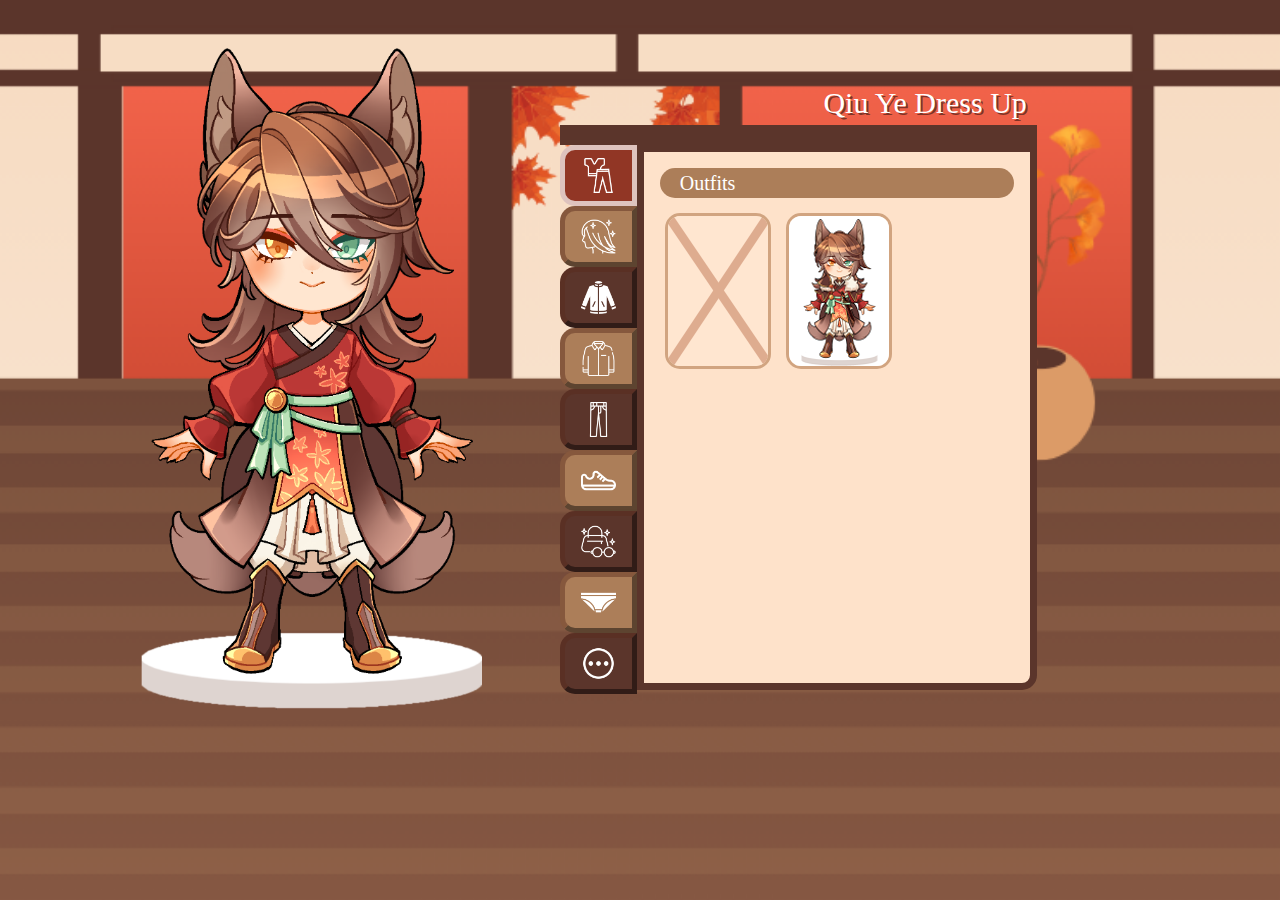
==== index.html @ 2847cb85 "Add deny function" ====
<!DOCTYPE html>
<html>
  <head>
    <meta name="viewport" content="width=device-width, initial-scale=1.0" />
    <title>Qiu Ye Dress Up</title>
    <link rel="icon" type="image/x-icon" href="favicon.ico" />

    <link
      href="https://cdn.jsdelivr.net/npm/bootstrap@5.3.3/dist/css/bootstrap.min.css"
      rel="stylesheet"
      integrity="sha384-QWTKZyjpPEjISv5WaRU9OFeRpok6YctnYmDr5pNlyT2bRjXh0JMhjY6hW+ALEwIH"
      crossorigin="anonymous"
    />
    <link
      rel="stylesheet"
      href="https://cdnjs.cloudflare.com/ajax/libs/font-awesome/4.7.0/css/font-awesome.min.css"
    />

    <link rel="stylesheet" type="text/css" href="styles/main.css" />
    <link rel="stylesheet" type="text/css" href="styles/layers.css" />

    <script src="https://ajax.googleapis.com/ajax/libs/jquery/3.7.1/jquery.min.js"></script>
    <script
      src="https://cdn.jsdelivr.net/npm/bootstrap@5.3.3/dist/js/bootstrap.bundle.min.js"
      integrity="sha384-YvpcrYf0tY3lHB60NNkmXc5s9fDVZLESaAA55NDzOxhy9GkcIdslK1eN7N6jIeHz"
      crossorigin="anonymous"
    ></script>
  </head>
  <body>
    <div class="game-box">
      <div class="doll-box" id="doll-box">
        <img src="assets/base.png" class="layer0 doll-layer" />
        <img
          src="assets/under/plain.png"
          class="layer1 doll-layer"
          id="plain-under"
        />
        <img
          src="assets/hair/ponytail.png"
          class="layer-2 doll-layer"
          id="ponytail"
        />
        <img src="assets/tail/tails3.png" class="layer-5 doll-layer" />
        <img
          src="assets/inner/plain_a.png"
          class="layer5 doll-layer"
          id="plain-inner"
        />
        <img
          src="assets/inner/plain_b.png"
          class="layer-1 doll-layer"
          id="plain-inner-b"
        />
        <img
          src="assets/outer/autumn.png"
          class="layer7 doll-layer"
          id="autumn-outer"
        />
        <img
          src="assets/pants/plain.png"
          class="layer2 doll-layer"
          id="plain-pants"
        />
        <img
          src="assets/shoes/advisor_boots.png"
          class="layer3 doll-layer"
          id="advisor-boots"
        />
        <img
          src="assets/belt/green_medal_belt.png"
          class="layer10 doll-layer"
          id="green-medal-belt"
        />
        <img
          src="assets/cape/bottom_cape_a.png"
          class="layer6 doll-layer"
          id="bottom-cape"
        />
        <img
          src="assets/cape/bottom_cape_b.png"
          class="layer-3 doll-layer"
          id="bottom-cape-b"
        />
        <img
          src="assets/stand.png"
          width="450"
          class="doll-stand"
          id="doll-stand"
        />
      </div>
      <div class="item-box">
        <div class="game-title">Qiu Ye Dress Up</div>
        <div class="d-flex align-items-start item-box-inner">
          <div class="nav flex-column nav-pills" id="items-tab" role="tablist">
            <button
              class="nav-link active"
              id="outfit-button"
              data-bs-toggle="pill"
              data-bs-target="#outfit-tab"
              data-category="outfit"
              type="button"
              role="tab"
              onclick="SwitchTabAudio();"
            >
              <img src="assets/menu-icons/outfit.png" class="tab-icon" />
            </button>
            <button
              class="nav-link"
              id="hair-button"
              data-bs-toggle="pill"
              data-bs-target="#hair-tab"
              data-category="hair"
              type="button"
              role="tab"
              onclick="SwitchTabAudio();"
            >
              <img src="assets/menu-icons/hair.png" class="tab-icon" />
            </button>
            <button
              class="nav-link nav-link-even"
              id="inner-button"
              data-bs-toggle="pill"
              data-bs-target="#inner-tab"
              data-category="inner"
              type="button"
              role="tab"
              onclick="SwitchTabAudio();"
            >
              <img src="assets/menu-icons/outer-top.png" class="tab-icon" />
            </button>
            <button
              class="nav-link"
              id="outer-button"
              data-bs-toggle="pill"
              data-bs-target="#outer-tab"
              data-category="outer"
              type="button"
              role="tab"
              onclick="SwitchTabAudio();"
            >
              <img src="assets/menu-icons/inner-top.png" class="tab-icon" />
            </button>
            <button
              class="nav-link nav-link-even"
              id="pants-button"
              data-bs-toggle="pill"
              data-bs-target="#pants-tab"
              data-category="pants"
              type="button"
              role="tab"
              onclick="SwitchTabAudio();"
            >
              <img src="assets/menu-icons/pants.png" class="tab-icon" />
            </button>
            <button
              class="nav-link"
              id="shoes-button"
              data-bs-toggle="pill"
              data-bs-target="#shoes-tab"
              data-category="shoes"
              type="button"
              role="tab"
              onclick="SwitchTabAudio();"
            >
              <img src="assets/menu-icons/shoes.png" class="tab-icon" />
            </button>
            <button
              class="nav-link nav-link-even"
              id="accessories-button"
              data-bs-toggle="pill"
              data-bs-target="#accessories-tab"
              data-category="accessories"
              type="button"
              role="tab"
              onclick="SwitchTabAudio();"
            >
              <img src="assets/menu-icons/accessories.png" class="tab-icon" />
            </button>
            <button
              class="nav-link"
              id="under-button"
              data-bs-toggle="pill"
              data-bs-target="#under-tab"
              data-category="under"
              type="button"
              role="tab"
              onclick="SwitchTabAudio();"
            >
              <img src="assets/menu-icons/underwear.png" class="tab-icon" />
            </button>
            <button
              class="nav-link nav-link-even"
              id="others-button"
              data-bs-toggle="pill"
              data-bs-target="#others-tab"
              data-category="others"
              type="button"
              role="tab"
              onclick="SwitchTabAudio();"
            >
              <img src="assets/menu-icons/others.png" class="tab-icon" />
            </button>
          </div>
          <div class="tab-content p-3" id="items-pages">
            <div
              class="tab-pane fade show active"
              id="outfit-tab"
              role="tabpanel"
            >
              <div class="tab-header">Outfits</div>
              <img src="assets/outfits/naked-outfit-2.png" class="outfit-btn" onclick="ChangeOutfit(this);" data-item="noOutfit"/>
              <img src="assets/outfits/advisor-outfit.png" class="outfit-btn" onclick="ChangeOutfit(this);" data-item="advisorOutfit"/>
            </div>
            <div class="tab-pane fade" id="hair-tab" role="tabpanel">
              <div class="tab-header">Hair Styles</div>
            </div>
            <div class="tab-pane fade" id="inner-tab" role="tabpanel">
              <div class="tab-header">Tops (Inner)</div>
            </div>
            <div class="tab-pane fade" id="outer-tab" role="tabpanel">
              <div class="tab-header">Tops (Outer)</div>
            </div>
            <div class="tab-pane fade" id="pants-tab" role="tabpanel">
              <div class="tab-header">Pants</div>
            </div>
            <div class="tab-pane fade" id="shoes-tab" role="tabpanel">
              <div class="tab-header">Shoes</div>
            </div>
            <div class="tab-pane fade" id="accessories-tab" role="tabpanel">
              <div class="accordion accordion-flush">
                <div class="accordion-item">
                  <h2 class="accordion-header">
                    <button
                      class="accordion-button"
                      type="button"
                      data-bs-toggle="collapse"
                      data-bs-target="#belts-panel"
                    >
                      Belts
                    </button>
                  </h2>
                  <div
                    id="belts-panel"
                    class="accordion-collapse collapse show"
                  >
                    <div class="accordion-body" id="belts-panel-body"></div>
                  </div>
                </div>
                <div class="accordion-item">
                  <h2 class="accordion-header">
                    <button
                      class="accordion-button"
                      type="button"
                      data-bs-toggle="collapse"
                      data-bs-target="#capes-panel"
                    >
                      Capes
                    </button>
                  </h2>
                  <div
                    id="capes-panel"
                    class="accordion-collapse collapse show"
                  >
                    <div class="accordion-body" id="capes-panel-body"></div>
                  </div>
                </div>
                <div class="accordion-item">
                  <h2 class="accordion-header">
                    <button
                      class="accordion-button"
                      type="button"
                      data-bs-toggle="collapse"
                      data-bs-target="#armour-panel"
                    >
                      Armour
                    </button>
                  </h2>
                  <div
                    id="armour-panel"
                    class="accordion-collapse collapse show"
                  >
                    <div class="accordion-body" id="armour-panel-body"></div>
                  </div>
                </div>
                <div class="accordion-item">
                  <h2 class="accordion-header">
                    <button
                      class="accordion-button"
                      type="button"
                      data-bs-toggle="collapse"
                      data-bs-target="#neck-panel"
                    >
                      Neck
                    </button>
                  </h2>
                  <div id="neck-panel" class="accordion-collapse collapse show">
                    <div class="accordion-body" id="neck-panel-body"></div>
                  </div>
                </div>
                <div class="accordion-item">
                  <h2 class="accordion-header">
                    <button
                      class="accordion-button"
                      type="button"
                      data-bs-toggle="collapse"
                      data-bs-target="#weapons-panel"
                    >
                      Weapons
                    </button>
                  </h2>
                  <div
                    id="weapons-panel"
                    class="accordion-collapse collapse show"
                  >
                    <div class="accordion-body" id="weapons-panel-body"></div>
                  </div>
                </div>
                <!-- <div class="accordion-item">
                  <h2 class="accordion-header">
                    <button
                      class="accordion-button collapsed"
                      type="button"
                      data-bs-toggle="collapse"
                      data-bs-target="#others-panel"
                      disabled
                    >
                      Others
                    </button>
                  </h2>
                  <div id="others-panel" class="accordion-collapse collapse">
                    <div class="accordion-body" id="others-panel-body"></div>
                  </div>
                </div> -->
              </div>
            </div>
            <div class="tab-pane fade" id="under-tab" role="tabpanel">
              <div class="tab-header">Underwear</div>
            </div>
            <div class="tab-pane fade" id="others-tab" role="tabpanel">
              <div class="tab-header">Other settings</div>
            </div>
          </div>
        </div>
      </div>
    </div>

    <audio id="equip-audio" src="assets/audio/Equip2.ogg"></audio>
    <audio id="tab-switch-audio" src="assets/audio/Cursor2.ogg"></audio>
    <audio id="deny-audio" src="assets/audio/Buzzer1.ogg"></audio>

    <script src="scripts/clothesDB.js"></script>
    <script src="scripts/main.js"></script>
  </body>
</html>
---- styles/main.css ----
@font-face {
  font-family: ZCoolQingKe;
  src: url("../assets/fonts/ZCOOLQingKeHuangYou-Regular.ttf");
}

body {
  background-image: url("../assets/background.png");
  background-repeat: no-repeat;
  background-attachment: fixed;
  background-position: center center;
  background-size: cover;
  background-color: #6e4636;
  height: 100%;
  width: 100%;
}

.game-box {
  position: relative;
  width: 100%;
  height: 100%;
  display: flex;
  justify-content: left;
}

.doll-box {
  position: relative;
  width: 45%;
  display: flex;
  justify-content: center;
  margin-left: 5%;
}

.doll-layer {
  height: 700px;
}

.item-box {
  position: relative;
  top: 80px;
  margin-right: 19%;
  /* width: 31%; */
}

.item-box-inner { 
  border-top: 20px solid #5b352b;
}

.game-title {
  color: white;
  font-family: ZCoolQingKe;
  font-size: 30px;
  text-align: right;
  margin-right: 10px;
  text-shadow: 2px 2px rgba(0, 0, 0, 0.473);
}

#items-pages {
  overflow-y: auto;
  height: 545.4px;
  width: 400px;
  background-color: #fee2ca;
  border: 7px solid #5b352b;
  border-radius: 0px 0px 15px 0px !important;
}

.item-btn {
  cursor: pointer;
  border: 3px solid #d1a480;
  border-radius: 25px;
  margin: 5px 5px 5px 5px;
  /* box-shadow: 0 3px 5px #d1a48075; */
}

.item-btn:hover {
  transform: scale(1.02);
  transition-duration: 0.3;
}

.outfit-btn {
  cursor: pointer;
  border: 3px solid #d1a480;
  border-radius: 15px;
  margin: 5px 5px 5px 5px;
  /* box-shadow: 0 3px 5px #d1a48075; */
}

.outfit-btn:hover {
  transform: scale(1.02);
  transition-duration: 0.3;
}

.selected-item {
  border: 3px solid #5b352b;
}

.not-selected {
  visibility: hidden;
}

.accordion-item {
  border-radius: 10px 10px 10px 10px !important;
  background-color: #d1a48080 !important;
  width: 100%;
  border: none;
  margin-bottom: 10px;
}

.accordion
  > .accordion-item:nth-child(even)
  > .accordion-header
  > .accordion-button {
  background-color: #5b352b !important;
}

.accordion-button {
  border-radius: 10px 10px 10px 10px !important;
  background-color: #ac7e59 !important;
  color: white !important;
  font-family: ZCoolQingKe;
  font-size: 20px;
  box-shadow: none;
}

.accordion-button:not(.collapsed) {
  border-radius: 10px 10px 0px 0px !important;
  box-shadow: none;
}

.accordion-button::after {
  background-image: url("data:image/svg+xml,<svg xmlns='http://www.w3.org/2000/svg' viewBox='0 0 16 16' fill='%23ffffff'><path fill-rule='evenodd' d='M1.646 4.646a.5.5 0 0 1 .708 0L8 10.293l5.646-5.647a.5.5 0 0 1 .708.708l-6 6a.5.5 0 0 1-.708 0l-6-6a.5.5 0 0 1 0-.708z'/></svg>") !important;
}

.accordion-button:focus {
  box-shadow: none !important;
}

.accordion-body {
  padding: 5px;
}

.nav-link {
  background-color: #ac7e59;
  color: white;
  border-radius: 15px 0px 0px 15px !important;
  border: 5px outset #06030275 !important;
}

.nav-link.active {
  background-color: #913625 !important;
  border: 5px solid rgba(255, 255, 255, 0.703) !important;
}

.nav-link-even {
  background-color: #5b352b !important;
}

.tab-icon {
  width: 35px;
}

.tab-header {
  background-color: #ac7e59;
  color: white;
  font-family: ZCoolQingKe;
  font-size: 20px;
  border-radius: 15px;
  padding-left: 20px;
  margin-bottom: 10px;

}

/*--------------BG STUFF---------------*/
.doll-stand {
  position: absolute;
  z-index: -999;
}

/*-------------------------Custom Scrollbar----------------------------*/
/* width */
::-webkit-scrollbar {
  width: 10px;
}

/* Track */
::-webkit-scrollbar-track {
  background: #fee2ca;
}

/* Handle */
::-webkit-scrollbar-thumb {
  background: #ac7e59;
  border-radius: 5px;
}

/* Handle on hover */
::-webkit-scrollbar-thumb:hover {
  background: #9d714d;
  cursor: pointer;
}

/*----------------------------------RESPONSIVE STUFF------------------------------*/

@media only screen and (min-width: 820px) and (max-width: 1036px) {
  #items-pages {
    width: 290px;
  }
}

@media only screen and (max-width: 820px) {
  body {
    background-image: url("../assets/mobile-bg-2.png");
    background-repeat: no-repeat;
    background-attachment: fixed;
    background-position: center center;
    background-size: cover;
    background-color: #6e4636;
  }

  .item-btn {
    width: 45%;
    max-width: 100px;
  }

  .game-box {
    display: block;
    height: 100%;
  }

  .item-box {
    top: 20px;
    width: 100%;
  }

  #items-pages {
    width: 100% !important;
  }

  .doll-box {
    width: 100%;
    margin-left: 0;
  }

  .doll-layer {
    height: 500px;
  }

  .doll-stand {
    height: 510px;
    width: 400px;
  }

  .layer0 {
    position: static !important;
  }
}

@media only screen and (min-height: 820px) and (min-width: 810px) {
  body {
    background-image: url("../assets/mobile-bg-2.png");
    background-repeat: no-repeat;
    background-attachment: fixed;
    background-position: center center;
    background-size: cover;
    background-color: #6e4636;
  }
}
---- styles/layers.css ----
.layer0 {
  position: absolute;
  z-index: 0;
}
.layer1 {
  position: absolute;
  z-index: 1;
}
.layer2 {
  position: absolute;
  z-index: 2;
}
.layer2 {
  position: absolute;
  z-index: 2;
}
.layer3 {
  position: absolute;
  z-index: 3;
}
.layer4 {
  position: absolute;
  z-index: 4;
}
.layer5 {
  position: absolute;
  z-index: 5;
}
.layer6 {
  position: absolute;
  z-index: 6;
}
.layer7 {
  position: absolute;
  z-index: 7;
}
.layer8 {
  position: absolute;
  z-index: 8;
}
.layer9 {
  position: absolute;
  z-index: 9;
}
.layer10 {
  position: absolute;
  z-index: 10;
}
.layer11 {
  position: absolute;
  z-index: 11;
}
.layer12 {
  position: absolute;
  z-index: 12;
}
.layer-1 {
  position: absolute;
  z-index: -1;
}
.layer-2 {
  position: absolute;
  z-index: -2;
}
.layer-3 {
  position: absolute;
  z-index: -3;
}
.layer-4 {
  position: absolute;
  z-index: -4;
}
.layer-5 {
  position: absolute;
  z-index: -5;
}
.layer-6 {
  position: absolute;
  z-index: -6;
}
.layer-7 {
  position: absolute;
  z-index: -7;
}
.layer-8 {
  position: absolute;
  z-index: -8;
}

.layer999 {
  position: absolute;
  z-index: 999;
}
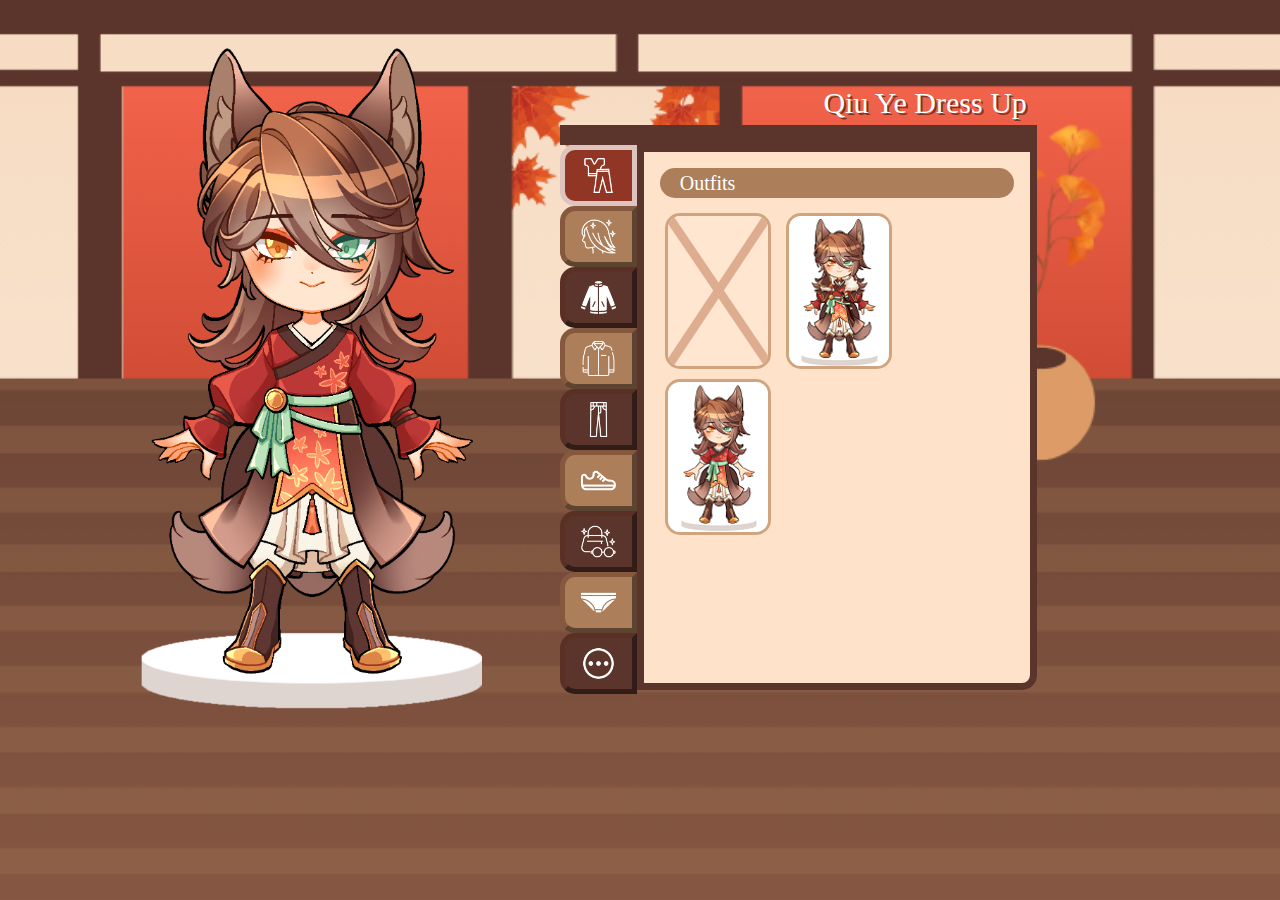
==== commit d94fe9ba: "Add casual outfit" ====
--- a/index.html
+++ b/index.html
@@ -29,7 +29,7 @@
   <body>
     <div class="game-box">
       <div class="doll-box" id="doll-box">
-        <img src="assets/base.png" class="layer0 doll-layer" />
+        <img src="assets/base.png" class="layer0 doll-layer" id="base-doll" />
         <img
           src="assets/under/plain.png"
           class="layer1 doll-layer"
@@ -208,8 +208,24 @@
               role="tabpanel"
             >
               <div class="tab-header">Outfits</div>
-              <img src="assets/outfits/naked-outfit-2.png" class="outfit-btn" onclick="ChangeOutfit(this);" data-item="noOutfit"/>
-              <img src="assets/outfits/advisor-outfit.png" class="outfit-btn" onclick="ChangeOutfit(this);" data-item="advisorOutfit"/>
+              <img
+                src="assets/outfits/naked-outfit-2.png"
+                class="outfit-btn"
+                onclick="ChangeOutfit(this);"
+                data-item="noOutfit"
+              />
+              <img
+                src="assets/outfits/advisor-outfit.png"
+                class="outfit-btn"
+                onclick="ChangeOutfit(this);"
+                data-item="advisorOutfit"
+              />
+              <img
+                src="assets/outfits/casual-outfit.png"
+                class="outfit-btn"
+                onclick="ChangeOutfit(this);"
+                data-item="casualOutfit"
+              />
             </div>
             <div class="tab-pane fade" id="hair-tab" role="tabpanel">
               <div class="tab-header">Hair Styles</div>
@@ -338,15 +354,141 @@
             </div>
             <div class="tab-pane fade" id="others-tab" role="tabpanel">
               <div class="tab-header">Other settings</div>
+              <div class="setting-row mb-1">
+                <input
+                  class="form-check-input"
+                  type="checkbox"
+                  value=""
+                  id="audio-checkbox"
+                  onclick="muteAudio(this);"
+                />
+                <label class="form-check-label" for="audio-checkbox">
+                  Mute Sounds
+                </label>
+              </div>
+              <div class="setting-row mb-1">
+                <input
+                  class="form-check-input"
+                  type="checkbox"
+                  value=""
+                  id="bgm-checkbox"
+                  onclick="playBGM(this);"
+                />
+                <label class="form-check-label" for="bgm-checkbox">
+                  Play BGM
+                </label>
+              </div>
+              <div class="setting-row mb-1">
+                <input
+                  class="form-check-input"
+                  type="checkbox"
+                  value=""
+                  id="makeup-checkbox"
+                  onclick="showMakeUp(this.checked);"
+                  checked
+                />
+                <label class="form-check-label" for="makeup-checkbox">
+                  Show Make-Up
+                </label>
+              </div>
+              <div class="setting-row mb-1">
+                <div>Show Tails (Coming soon):</div>
+                <div class="tail-btn-row">
+                  <button
+                    type="button"
+                    class="btn btn-primary tail-button"
+                    disabled
+                  >
+                    1 Tail
+                  </button>
+                  <button
+                    type="button"
+                    class="btn btn-primary tail-button"
+                    disabled
+                  >
+                    3 Tails
+                  </button>
+                  <button
+                    type="button"
+                    class="btn btn-primary tail-button"
+                    disabled
+                  >
+                    9 Tails
+                  </button>
+                </div>
+              </div>
+              <button
+                type="button"
+                class="btn btn-primary"
+                id="about-game-button"
+                data-bs-toggle="modal"
+                data-bs-target="#aboutGameModal"
+              >
+                About Game
+              </button>
             </div>
           </div>
         </div>
       </div>
     </div>
 
+    <div class="modal fade" id="aboutGameModal" tabindex="-1" role="dialog">
+      <div class="modal-dialog modal-dialog-centered" role="document">
+        <div class="modal-content">
+          <div class="modal-body">
+            <div class="modal-title mt-2">About Game</div>
+            <div class="about-game-body">
+              This is a silly little dress up game featuring my original
+              character, Qiu Ye, who is a nine-tailed fox spirit. It is mostly
+              meant to showcase his various outfits.
+              <br />
+              <br />
+              This game is (badly) coded in plain HTML/ CSS/ JavaScript (with
+              some Bootstrap and JQuery) and not very well-optimized for mobile.
+              I may update it with more outfits/ features in the future
+              depending on my mood. In the meantime, thanks for playing!
+              <br />
+              <br />
+              For more of my works, you can find me on Instagram at
+              <b><a href="https://www.instagram.com/kanekos99/">kanekos99</a></b
+              >!
+            </div>
+            <div class="modal-title credits-title mt-3">Credits</div>
+            <div class="credits-body">
+              <ul>
+                <li>
+                  Background graphics are made by me in Canva and character/
+                  outfits are drawn by me
+                </li>
+                <li>
+                  Game icons are from
+                  <a href="https://www.flaticon.com/">flaticon.com</a> and
+                  <a href="https://www.iconfinder.com/">iconfinder.com</a>
+                </li>
+                <li>
+                  Sound effects are from RPGMaker MV and BGM is from
+                  <a href="https://www.youtube.com/watch?v=aO3YvO8bvjk">here</a>
+                </li>
+              </ul>
+            </div>
+          </div>
+          <div class="modal-footer">
+            <button
+              type="button"
+              class="btn btn-secondary close-modal-btn"
+              data-bs-dismiss="modal"
+            >
+              Back to Game
+            </button>
+          </div>
+        </div>
+      </div>
+    </div>
+
     <audio id="equip-audio" src="assets/audio/Equip2.ogg"></audio>
     <audio id="tab-switch-audio" src="assets/audio/Cursor2.ogg"></audio>
     <audio id="deny-audio" src="assets/audio/Buzzer1.ogg"></audio>
+    <audio id="bg-music" loop src="assets/audio/chun_ting_xue.mp3"></audio>
 
     <script src="scripts/clothesDB.js"></script>
     <script src="scripts/main.js"></script>
--- a/styles/main.css
+++ b/styles/main.css
@@ -1,6 +1,11 @@
 @font-face {
   font-family: ZCoolQingKe;
   src: url("../assets/fonts/ZCOOLQingKeHuangYou-Regular.ttf");
+}
+
+@font-face {
+  font-family: WorkSans;
+  src: url("../assets/fonts/WorkSans-Regular.ttf");
 }
 
 body {
@@ -38,12 +43,14 @@
   position: relative;
   top: 80px;
   margin-right: 19%;
+  z-index: 999;
   /* width: 31%; */
 }
 
-.item-box-inner { 
+.item-box-inner {
   border-top: 20px solid #5b352b;
 }
+
 
 .game-title {
   color: white;
@@ -166,7 +173,125 @@
   border-radius: 15px;
   padding-left: 20px;
   margin-bottom: 10px;
-
+}
+
+.setting-row {
+  width: 100%;
+  font-size: 20px;
+  font-family: ZCoolQingKe;
+  color: #5b352b;
+  background-color: #d1a48080 !important;
+  padding: 10px;
+  border-radius: 10px;
+}
+
+.form-check-label {
+  margin-left: 10px;
+  margin-top: 2.5px;
+}
+
+.form-check-input[type="checkbox"] {
+  cursor: pointer;
+  width: 35px;
+  height: 35px;
+  border-radius: 10px !important;
+  box-shadow: none;
+  border: 3px solid #ac7e59;
+  margin: 0px;
+}
+
+.form-check-input:checked {
+  background-color: #5b352b;
+}
+
+.tail-btn-row {
+  display: flex;
+  width: 100%;
+  justify-content: center;
+}
+
+.tail-button {
+  width: 32%;
+  background-color: #6e4636;
+  border: none;
+  box-shadow: none;
+  margin: 0px 5px 5px 0px;
+}
+
+.tail-button:hover {
+  background-color: #5c3628;
+}
+
+.tail-button:disabled {
+  background-color: #5c3628;
+}
+
+#about-game-button {
+  font-family: ZCoolQingKe;
+  width: 100%;
+  background-color: #5b352b;
+  border: none;
+  box-shadow: none;
+  color: white;
+  margin-top: 150px;
+}
+
+#about-game-button:hover {
+  background-color: #482820;
+}
+
+/*--------------About game modal------------------------*/
+
+.modal-content {
+  background-color: #fee2ca !important;
+}
+
+.modal-footer {
+  border: none;
+  /* padding: 0 !important; */
+}
+
+.modal-title {
+  font-family: ZCoolQingKe;
+  width: 100%;
+  background-color: #5b352b;
+  border-radius: 25px;
+  color: white;
+  padding: 5px;
+  font-size: 20px;
+  text-align: center;
+}
+
+.about-game-body {
+  padding: 10px;
+  text-align: justify;
+  text-justify: inter-word;
+  font-family: WorkSans;
+}
+
+.credits-body {
+  font-family: WorkSans;
+  padding: 10px 0px 10px 0px;
+}
+
+.close-modal-btn {
+  font-family: ZCoolQingKe;
+  color: white;
+  background-color: #6e4636;
+}
+
+.close-modal-btn:hover {
+  background-color: #5c3628;
+}
+
+.credits-title {
+  background-color: white;
+  color: #6e4636;
+}
+
+a {
+  text-decoration: none;
+  color: #6e4636;
 }
 
 /*--------------BG STUFF---------------*/
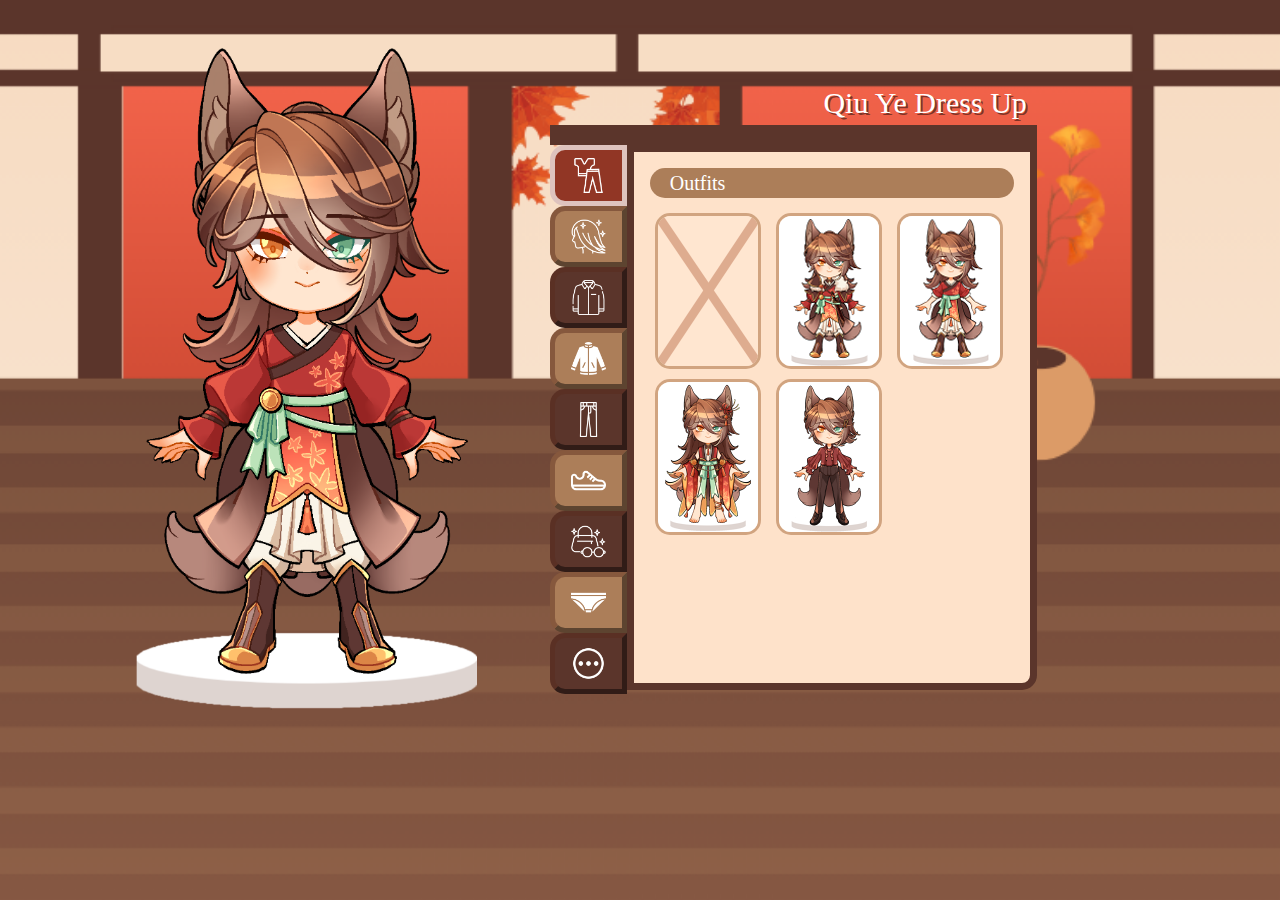
==== commit 18b48757: "Add new outfits" ====
--- a/index.html
+++ b/index.html
@@ -126,7 +126,7 @@
               role="tab"
               onclick="SwitchTabAudio();"
             >
-              <img src="assets/menu-icons/outer-top.png" class="tab-icon" />
+              <img src="assets/menu-icons/inner-top.png" class="tab-icon" />
             </button>
             <button
               class="nav-link"
@@ -138,7 +138,7 @@
               role="tab"
               onclick="SwitchTabAudio();"
             >
-              <img src="assets/menu-icons/inner-top.png" class="tab-icon" />
+              <img src="assets/menu-icons/outer-top.png" class="tab-icon" />
             </button>
             <button
               class="nav-link nav-link-even"
@@ -226,6 +226,18 @@
                 onclick="ChangeOutfit(this);"
                 data-item="casualOutfit"
               />
+              <img
+                src="assets/outfits/dancer-outfit.png"
+                class="outfit-btn"
+                onclick="ChangeOutfit(this);"
+                data-item="dancerOutfit"
+              />
+              <img
+                src="assets/outfits/secretary-outfit.png"
+                class="outfit-btn"
+                onclick="ChangeOutfit(this);"
+                data-item="secretaryOutfit"
+              />
             </div>
             <div class="tab-pane fade" id="hair-tab" role="tabpanel">
               <div class="tab-header">Hair Styles</div>
@@ -331,22 +343,21 @@
                     <div class="accordion-body" id="weapons-panel-body"></div>
                   </div>
                 </div>
-                <!-- <div class="accordion-item">
+                <div class="accordion-item">
                   <h2 class="accordion-header">
                     <button
-                      class="accordion-button collapsed"
+                      class="accordion-button"
                       type="button"
                       data-bs-toggle="collapse"
-                      data-bs-target="#others-panel"
-                      disabled
+                      data-bs-target="#head-panel"
                     >
-                      Others
+                      Head
                     </button>
                   </h2>
-                  <div id="others-panel" class="accordion-collapse collapse">
-                    <div class="accordion-body" id="others-panel-body"></div>
+                  <div id="head-panel" class="accordion-collapse collapse show">
+                    <div class="accordion-body" id="head-panel-body"></div>
                   </div>
-                </div> -->
+                </div>
               </div>
             </div>
             <div class="tab-pane fade" id="under-tab" role="tabpanel">
@@ -485,9 +496,9 @@
       </div>
     </div>
 
-    <audio id="equip-audio" src="assets/audio/Equip2.ogg"></audio>
-    <audio id="tab-switch-audio" src="assets/audio/Cursor2.ogg"></audio>
-    <audio id="deny-audio" src="assets/audio/Buzzer1.ogg"></audio>
+    <audio id="equip-audio" src="assets/audio/Equip2.mp3"></audio>
+    <audio id="tab-switch-audio" src="assets/audio/Cursor2.mp3"></audio>
+    <audio id="deny-audio" src="assets/audio/Buzzer1.mp3"></audio>
     <audio id="bg-music" loop src="assets/audio/chun_ting_xue.mp3"></audio>
 
     <script src="scripts/clothesDB.js"></script>
--- a/styles/main.css
+++ b/styles/main.css
@@ -64,7 +64,7 @@
 #items-pages {
   overflow-y: auto;
   height: 545.4px;
-  width: 400px;
+  width: 410px;
   background-color: #fee2ca;
   border: 7px solid #5b352b;
   border-radius: 0px 0px 15px 0px !important;
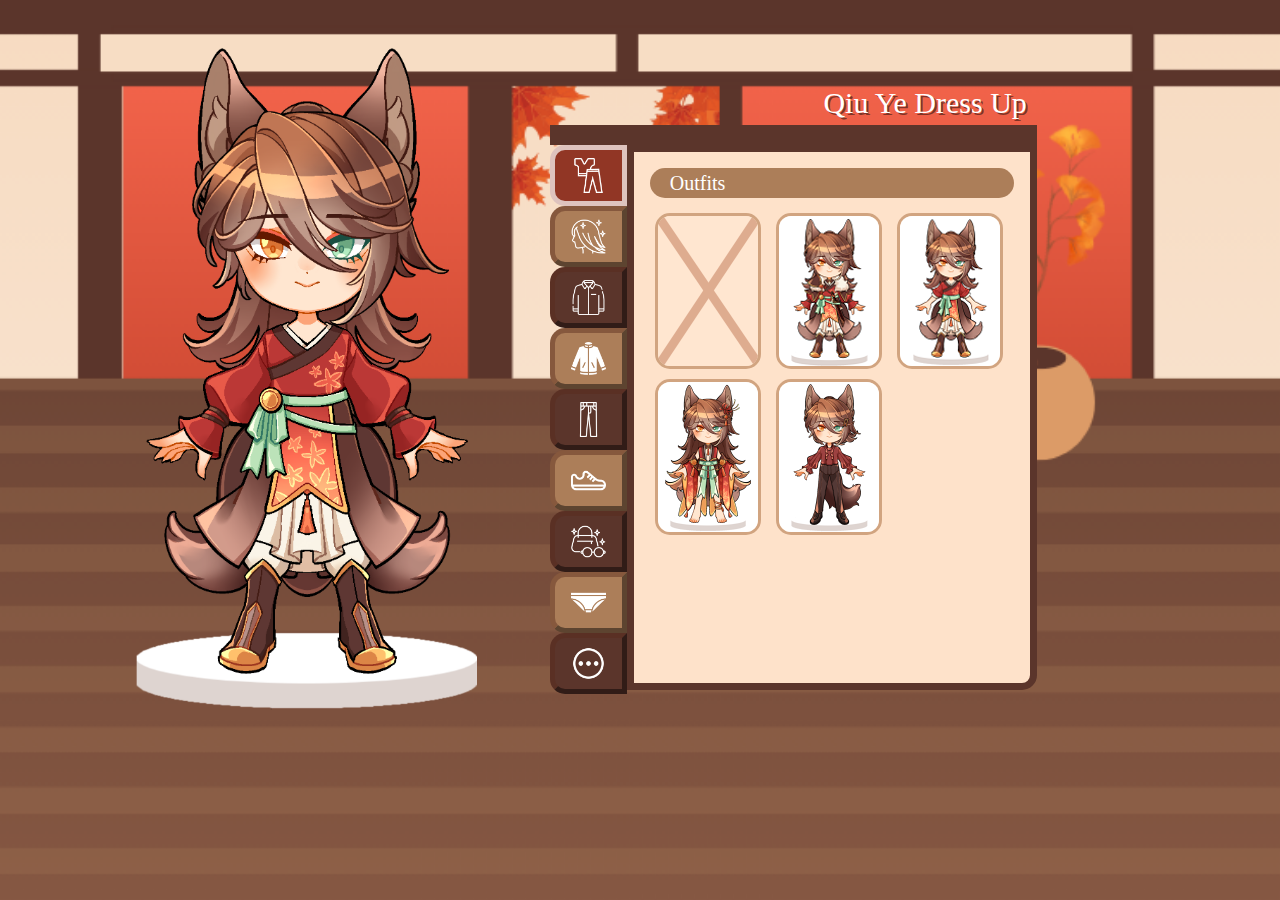
==== commit 5e56ec3c: "Add change tail function" ====
--- a/index.html
+++ b/index.html
@@ -40,7 +40,7 @@
           class="layer-2 doll-layer"
           id="ponytail"
         />
-        <img src="assets/tail/tails3.png" class="layer-5 doll-layer" />
+        <img src="assets/tail/tails3.png" class="layer-5 doll-layer" id="doll-tails"/>
         <img
           src="assets/inner/plain_a.png"
           class="layer5 doll-layer"
@@ -403,26 +403,29 @@
                 </label>
               </div>
               <div class="setting-row mb-1">
-                <div>Show Tails (Coming soon):</div>
+                <div>Show Tails</div>
                 <div class="tail-btn-row">
                   <button
                     type="button"
                     class="btn btn-primary tail-button"
-                    disabled
+                    data-item="tails1"
+                    onclick="setTails(this.getAttribute('data-item'));"
                   >
                     1 Tail
                   </button>
                   <button
                     type="button"
                     class="btn btn-primary tail-button"
-                    disabled
+                    data-item="tails3"
+                    onclick="setTails(this.getAttribute('data-item'));"
                   >
                     3 Tails
                   </button>
                   <button
                     type="button"
                     class="btn btn-primary tail-button"
-                    disabled
+                    data-item="tails9"
+                    onclick="setTails(this.getAttribute('data-item'));"
                   >
                     9 Tails
                   </button>
--- a/styles/main.css
+++ b/styles/main.css
@@ -212,14 +212,14 @@
 
 .tail-button {
   width: 32%;
-  background-color: #6e4636;
+  background-color: #5b352b;
   border: none;
   box-shadow: none;
   margin: 0px 5px 5px 0px;
 }
 
 .tail-button:hover {
-  background-color: #5c3628;
+  background-color: #482820;
 }
 
 .tail-button:disabled {
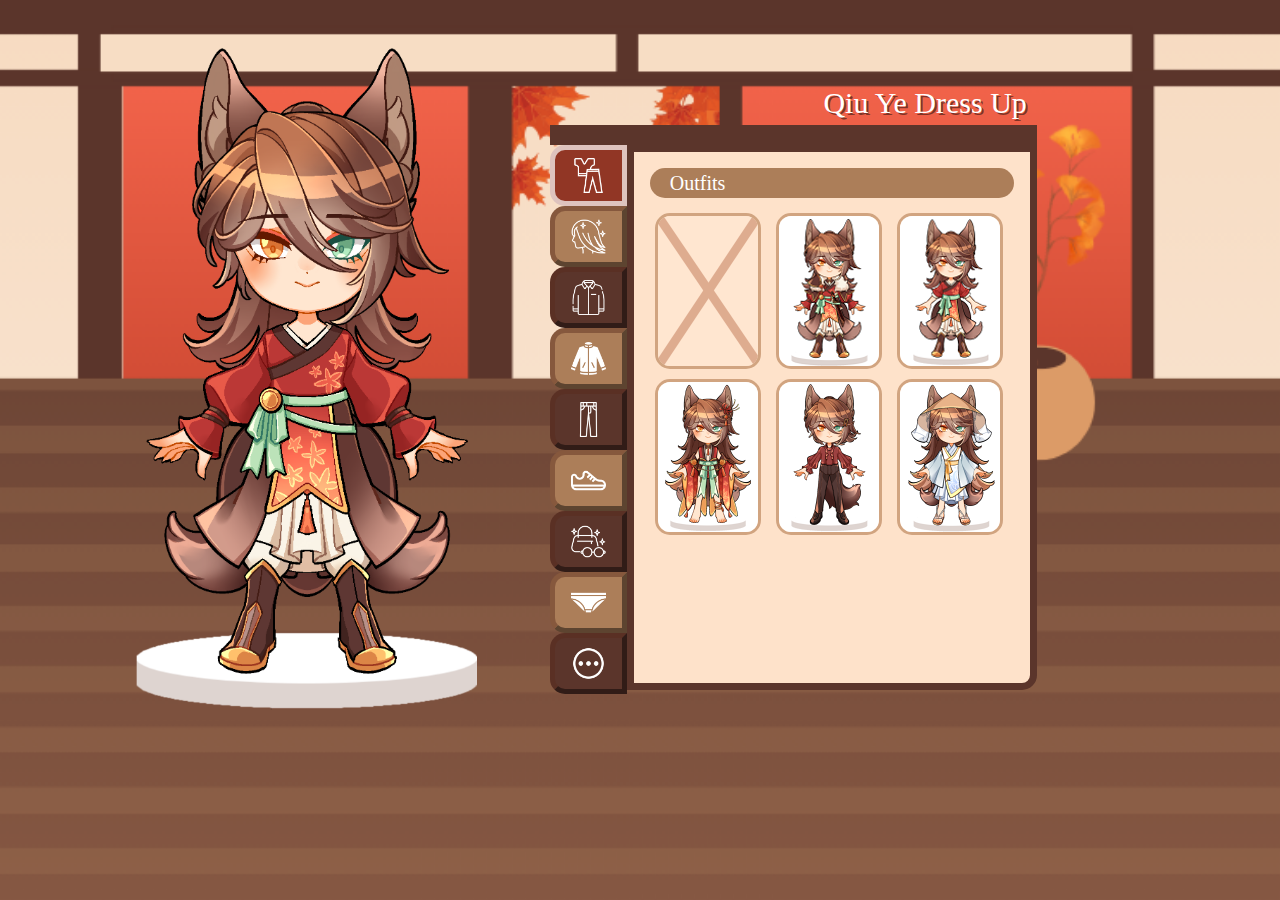
==== commit 2573384d: "Add new outfit" ====
--- a/index.html
+++ b/index.html
@@ -40,7 +40,11 @@
           class="layer-2 doll-layer"
           id="ponytail"
         />
-        <img src="assets/tail/tails3.png" class="layer-5 doll-layer" id="doll-tails"/>
+        <img
+          src="assets/tail/tails3.png"
+          class="layer-5 doll-layer"
+          id="doll-tails"
+        />
         <img
           src="assets/inner/plain_a.png"
           class="layer5 doll-layer"
@@ -237,6 +241,12 @@
                 class="outfit-btn"
                 onclick="ChangeOutfit(this);"
                 data-item="secretaryOutfit"
+              />
+              <img
+                src="assets/outfits/consort-outfit.png"
+                class="outfit-btn"
+                onclick="ChangeOutfit(this);"
+                data-item="consortOutfit"
               />
             </div>
             <div class="tab-pane fade" id="hair-tab" role="tabpanel">
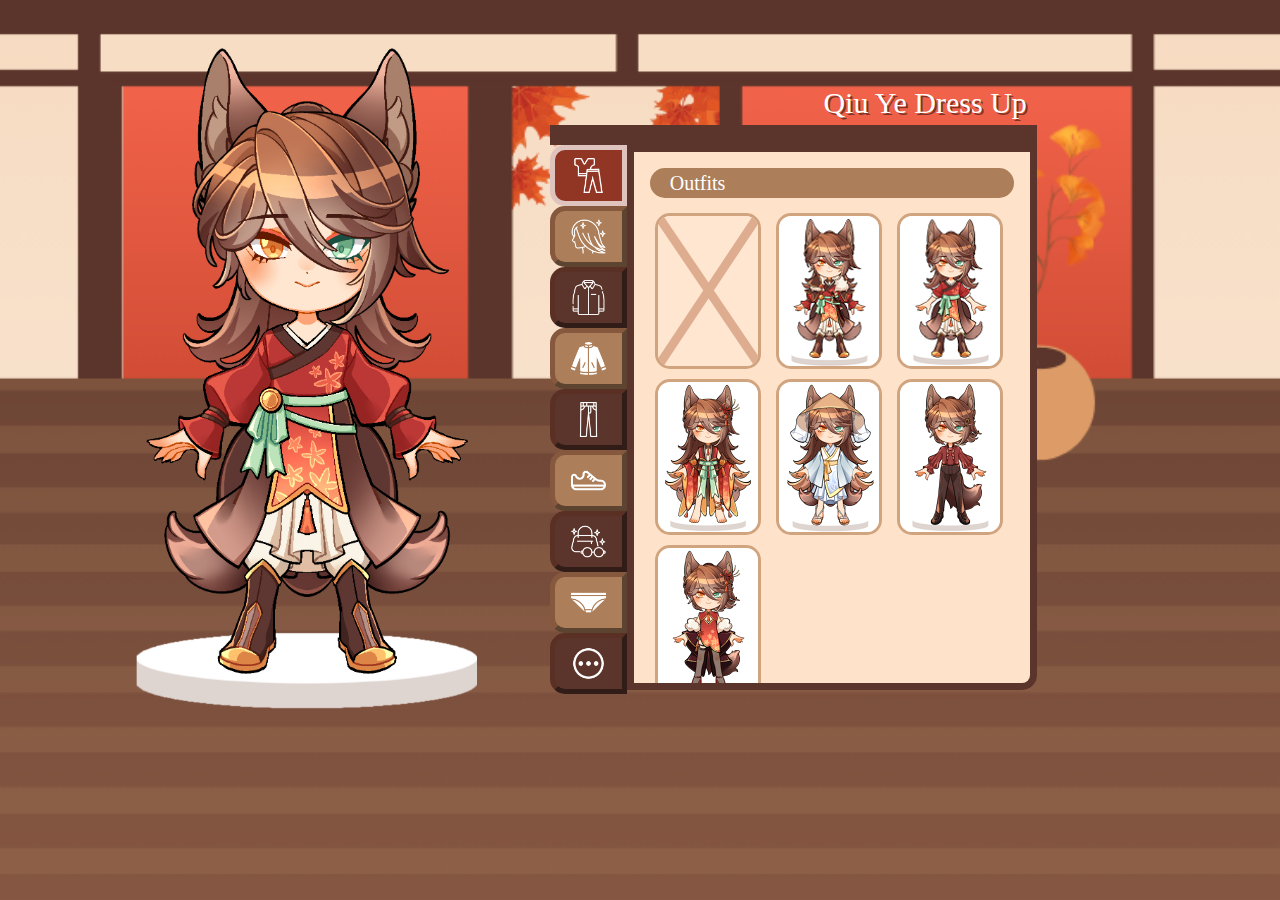
==== commit 8d30f1bc: "Add new cny outfit" ====
--- a/index.html
+++ b/index.html
@@ -237,16 +237,22 @@
                 data-item="dancerOutfit"
               />
               <img
+                src="assets/outfits/consort-outfit.png"
+                class="outfit-btn"
+                onclick="ChangeOutfit(this);"
+                data-item="consortOutfit"
+              />
+              <img
                 src="assets/outfits/secretary-outfit.png"
                 class="outfit-btn"
                 onclick="ChangeOutfit(this);"
                 data-item="secretaryOutfit"
               />
               <img
-                src="assets/outfits/consort-outfit.png"
-                class="outfit-btn"
-                onclick="ChangeOutfit(this);"
-                data-item="consortOutfit"
+                src="assets/outfits/cheongsam-outfit.png"
+                class="outfit-btn"
+                onclick="ChangeOutfit(this);"
+                data-item="cheongsamOutfit"
               />
             </div>
             <div class="tab-pane fade" id="hair-tab" role="tabpanel">
--- a/styles/layers.css
+++ b/styles/layers.css
@@ -54,6 +54,18 @@
   position: absolute;
   z-index: 12;
 }
+.layer13 {
+  position: absolute;
+  z-index: 13;
+}
+.layer14 {
+  position: absolute;
+  z-index: 14;
+}
+.layer15 {
+  position: absolute;
+  z-index: 15;
+}
 .layer-1 {
   position: absolute;
   z-index: -1;
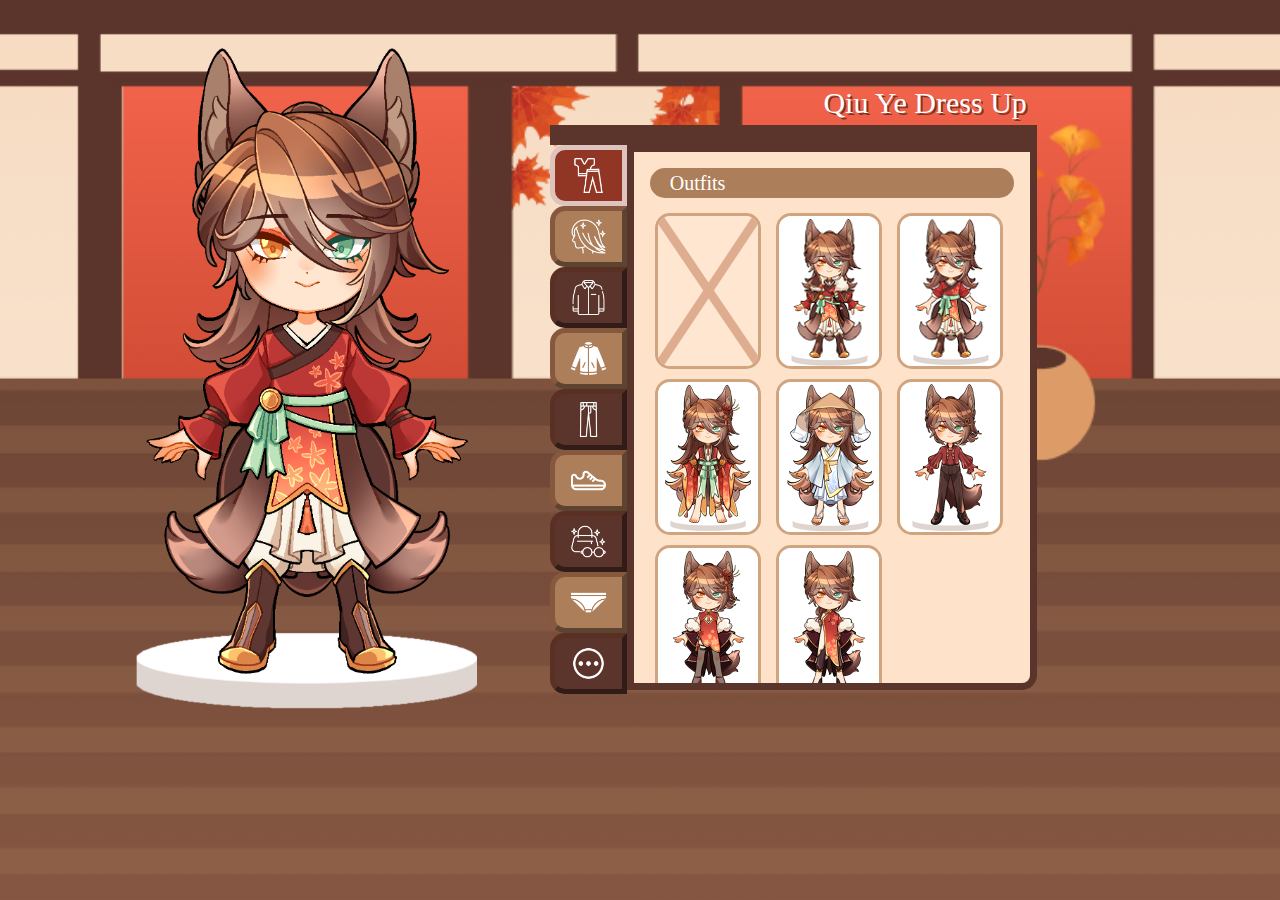
==== commit 04522e5d: "Add alternate festive outfit" ====
--- a/index.html
+++ b/index.html
@@ -253,6 +253,12 @@
                 class="outfit-btn"
                 onclick="ChangeOutfit(this);"
                 data-item="cheongsamOutfit"
+              />
+              <img
+                src="assets/outfits/festive-outfit.png"
+                class="outfit-btn"
+                onclick="ChangeOutfit(this);"
+                data-item="festiveOutfit"
               />
             </div>
             <div class="tab-pane fade" id="hair-tab" role="tabpanel">
